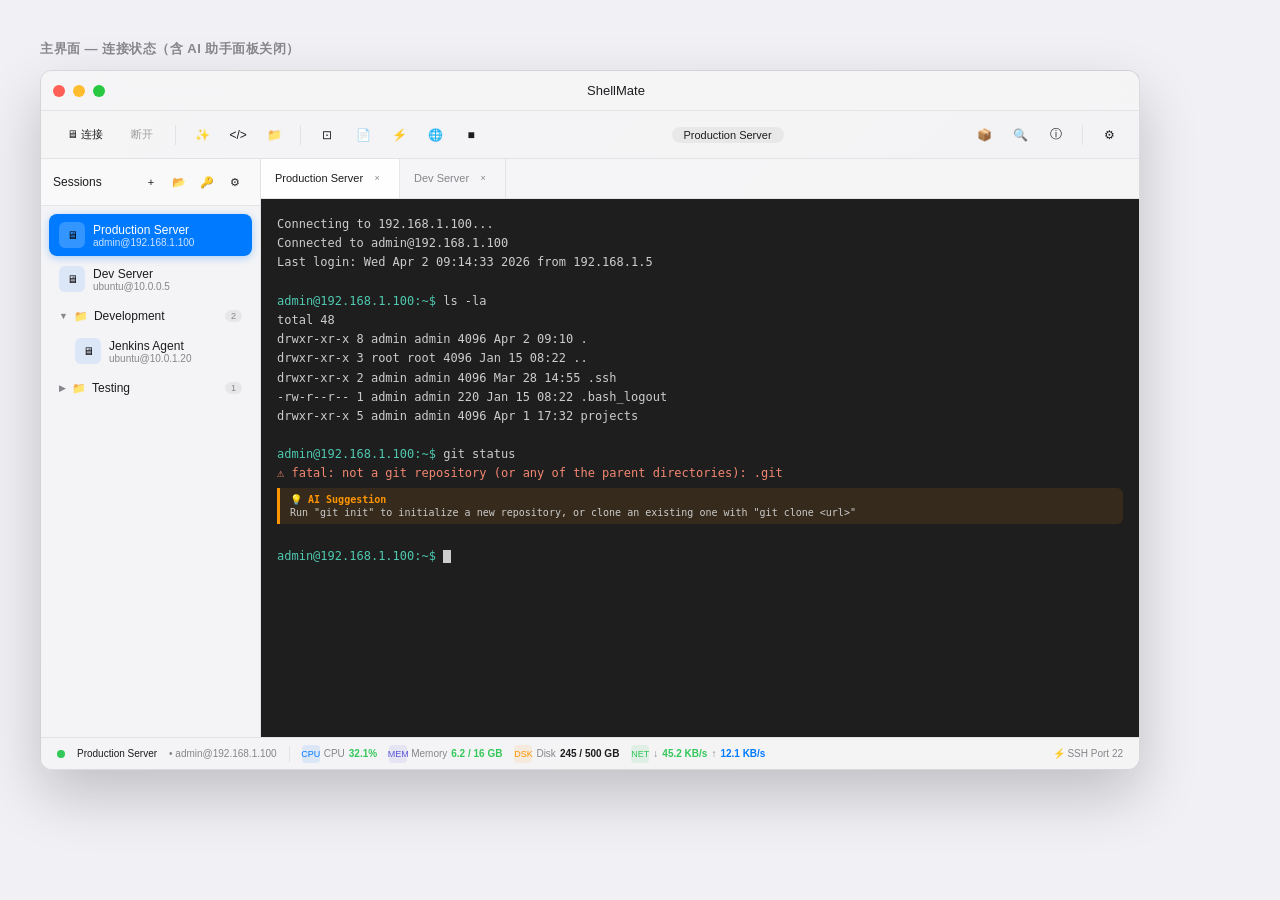
==== Figma-Spec-v2/previews/generate-previews.html @ 90307672 "docs: 补全 PRD v2.0、Figma-Spec-v2 规范与开发进度追踪 - 更新开发进度.md v2.5：同步功能模块追踪表，标记已完成评审任务   （Known Hosts 串联、高亮/" ====
<!DOCTYPE html>
<html lang="zh">
<head>
<meta charset="UTF-8">
<title>ShellMate UI Previews</title>
<style>
  * { box-sizing: border-box; margin: 0; padding: 0; }
  body { font-family: -apple-system, BlinkMacSystemFont, 'SF Pro Text', sans-serif; background: #f0f0f5; padding: 40px; }
  .preview-section { margin-bottom: 60px; }
  .preview-title { font-size: 13px; font-weight: 600; color: #86868b; text-transform: uppercase; letter-spacing: 0.5px; margin-bottom: 12px; }

  /* ===== 主界面 ===== */
  .app-window {
    width: 1100px;
    height: 700px;
    background: linear-gradient(135deg, #f5f5f7, #e8e8ed);
    border-radius: 12px;
    overflow: hidden;
    box-shadow: 0 25px 60px rgba(0,0,0,0.2);
    display: flex;
    flex-direction: column;
    border: 1px solid rgba(0,0,0,0.1);
  }

  /* 标题栏 */
  .titlebar {
    height: 40px;
    background: rgba(245,245,247,0.9);
    backdrop-filter: blur(24px);
    border-bottom: 1px solid rgba(210,210,215,0.5);
    display: flex;
    align-items: center;
    padding: 0 12px;
    flex-shrink: 0;
  }
  .traffic-lights { display: flex; gap: 8px; }
  .tl { width: 12px; height: 12px; border-radius: 50%; }
  .tl-red { background: #ff5f57; }
  .tl-yellow { background: #febc2e; }
  .tl-green { background: #28c840; }
  .titlebar-title { flex: 1; text-align: center; font-size: 13px; font-weight: 500; color: #1d1d1f; }

  /* 工具栏 */
  .toolbar {
    height: 48px;
    background: rgba(245,245,247,0.8);
    border-bottom: 1px solid rgba(210,210,215,0.5);
    display: flex;
    align-items: center;
    padding: 0 16px;
    gap: 8px;
    flex-shrink: 0;
  }
  .toolbar-btn {
    height: 28px;
    padding: 0 10px;
    border-radius: 8px;
    font-size: 11px;
    font-weight: 500;
    color: #1d1d1f;
    background: transparent;
    border: none;
    cursor: pointer;
    display: flex;
    align-items: center;
    gap: 4px;
  }
  .toolbar-btn:hover { background: rgba(0,0,0,0.05); }
  .toolbar-icon-btn {
    height: 28px; width: 28px;
    border-radius: 8px;
    background: transparent;
    border: none;
    cursor: pointer;
    display: flex;
    align-items: center;
    justify-content: center;
    font-size: 12px;
    color: #1d1d1f;
  }
  .toolbar-sep { width: 1px; height: 20px; background: rgba(210,210,215,0.5); margin: 0 4px; }
  .session-badge {
    flex: 1;
    display: flex;
    justify-content: center;
  }
  .session-badge-inner {
    background: rgba(0,0,0,0.05);
    padding: 2px 12px;
    border-radius: 100px;
    font-size: 11px;
    font-weight: 500;
    color: #1d1d1f;
  }

  /* 主内容区 */
  .main-content { flex: 1; display: flex; overflow: hidden; }

  /* 侧边栏 */
  .sidebar {
    width: 220px;
    background: rgba(245,245,247,0.95);
    border-right: 1px solid rgba(210,210,215,0.5);
    display: flex;
    flex-direction: column;
    flex-shrink: 0;
  }
  .sidebar-header {
    padding: 10px 12px;
    border-bottom: 1px solid rgba(210,210,215,0.5);
    display: flex;
    align-items: center;
    justify-content: space-between;
    background: rgba(255,255,255,0.4);
  }
  .sidebar-title { font-size: 12px; font-weight: 500; color: #1d1d1f; }
  .sidebar-actions { display: flex; gap: 2px; }
  .sidebar-action-btn {
    width: 26px; height: 26px;
    border-radius: 7px;
    background: transparent;
    border: none;
    cursor: pointer;
    display: flex; align-items: center; justify-content: center;
    font-size: 11px; color: #1d1d1f;
  }
  .session-list { padding: 8px; flex: 1; overflow: auto; }
  .session-row {
    width: 100%;
    padding: 8px 10px;
    border-radius: 8px;
    margin-bottom: 2px;
    cursor: pointer;
    display: flex;
    align-items: center;
    gap: 8px;
  }
  .session-row.selected {
    background: #007aff;
    box-shadow: 0 2px 8px rgba(0,122,255,0.3);
  }
  .session-row:not(.selected) { }
  .session-row:not(.selected):hover { background: rgba(0,0,0,0.05); }
  .session-icon {
    width: 26px; height: 26px;
    border-radius: 6px;
    display: flex; align-items: center; justify-content: center;
    font-size: 11px;
    flex-shrink: 0;
  }
  .session-row.selected .session-icon { background: rgba(255,255,255,0.2); }
  .session-row:not(.selected) .session-icon { background: rgba(0,122,255,0.1); }
  .session-info { flex: 1; min-width: 0; }
  .session-name { font-size: 12px; font-weight: 500; white-space: nowrap; overflow: hidden; text-overflow: ellipsis; }
  .session-row.selected .session-name { color: white; }
  .session-row:not(.selected) .session-name { color: #1d1d1f; }
  .session-host { font-size: 10px; white-space: nowrap; overflow: hidden; text-overflow: ellipsis; }
  .session-row.selected .session-host { color: rgba(255,255,255,0.8); }
  .session-row:not(.selected) .session-host { color: #86868b; }
  .folder-row {
    padding: 7px 10px;
    border-radius: 8px;
    cursor: pointer;
    display: flex;
    align-items: center;
    gap: 6px;
    font-size: 12px;
    font-weight: 500;
    color: #1d1d1f;
  }
  .folder-badge {
    margin-left: auto;
    font-size: 9px;
    color: #86868b;
    background: rgba(0,0,0,0.05);
    padding: 1px 6px;
    border-radius: 100px;
  }

  /* 终端区 */
  .terminal-area { flex: 1; display: flex; flex-direction: column; background: rgba(255,255,255,0.5); }
  .tabbar {
    height: 40px;
    background: rgba(245,245,247,0.8);
    border-bottom: 1px solid rgba(210,210,215,0.5);
    display: flex;
    align-items: flex-end;
  }
  .tab {
    height: 40px;
    padding: 0 14px;
    display: flex;
    align-items: center;
    gap: 6px;
    font-size: 11px;
    font-weight: 500;
    border-right: 1px solid rgba(210,210,215,0.5);
    cursor: pointer;
  }
  .tab.active { background: rgba(255,255,255,0.9); color: #1d1d1f; }
  .tab:not(.active) { color: #86868b; }
  .tab-close {
    width: 16px; height: 16px;
    border-radius: 4px;
    display: flex; align-items: center; justify-content: center;
    font-size: 9px;
    color: #86868b;
  }
  .terminal-body {
    flex: 1;
    background: #1e1e1e;
    padding: 16px;
    font-family: 'Menlo', 'Monaco', monospace;
    font-size: 12px;
    overflow: auto;
  }
  .term-line { line-height: 1.6; }
  .term-prompt { color: #4ec9b0; }
  .term-cmd { color: #cccccc; }
  .term-output { color: #cccccc; }
  .term-error { color: #f48771; }
  .term-cursor { display: inline-block; width: 8px; height: 13px; background: #cccccc; vertical-align: text-bottom; animation: blink 1s infinite; }
  @keyframes blink { 0%,49%{opacity:1} 50%,100%{opacity:0} }
  .ai-suggestion {
    margin: 4px 0;
    background: rgba(255,149,0,0.1);
    border-left: 3px solid #ff9500;
    padding: 6px 10px;
    border-radius: 0 6px 6px 0;
  }
  .ai-suggestion-title { font-size: 10px; font-weight: 600; color: #ff9500; margin-bottom: 2px; }
  .ai-suggestion-text { font-size: 10px; color: #cccccc; }

  /* 状态栏 */
  .statusbar {
    height: 32px;
    background: rgba(245,245,247,0.9);
    border-top: 1px solid rgba(210,210,215,0.5);
    display: flex;
    align-items: center;
    padding: 0 16px;
    gap: 12px;
    font-size: 10px;
    flex-shrink: 0;
  }
  .status-dot { width: 8px; height: 8px; border-radius: 50%; background: #34c759; flex-shrink: 0; }
  .status-name { font-weight: 500; color: #1d1d1f; }
  .status-host { color: #86868b; }
  .status-sep { width: 1px; height: 16px; background: rgba(210,210,215,0.5); }
  .status-metric { display: flex; align-items: center; gap: 4px; }
  .metric-icon { width: 18px; height: 18px; border-radius: 4px; display: flex; align-items: center; justify-content: center; font-size: 9px; }
  .metric-cpu-icon { background: rgba(0,122,255,0.1); color: #007aff; }
  .metric-mem-icon { background: rgba(88,86,214,0.1); color: #5856d6; }
  .metric-disk-icon { background: rgba(255,149,0,0.1); color: #ff9500; }
  .metric-net-icon { background: rgba(52,199,89,0.1); color: #34c759; }
  .metric-label { color: #86868b; }
  .metric-value { font-weight: 600; }
  .metric-value.green { color: #34c759; }
  .metric-value.blue { color: #007aff; }
  .metric-value.primary { color: #1d1d1f; }
  .spacer { flex: 1; }
  .status-right { color: #86868b; display: flex; align-items: center; gap: 4px; }
</style>
</head>
<body>

<div class="preview-section">
  <div class="preview-title">主界面 — 连接状态（含 AI 助手面板关闭）</div>
  <div class="app-window">
    <!-- 标题栏 -->
    <div class="titlebar">
      <div class="traffic-lights">
        <div class="tl tl-red"></div>
        <div class="tl tl-yellow"></div>
        <div class="tl tl-green"></div>
      </div>
      <div class="titlebar-title">ShellMate</div>
    </div>

    <!-- 工具栏 -->
    <div class="toolbar">
      <button class="toolbar-btn">🖥 连接</button>
      <button class="toolbar-btn" style="opacity:0.4">断开</button>
      <div class="toolbar-sep"></div>
      <button class="toolbar-icon-btn">✨</button>
      <button class="toolbar-icon-btn">&lt;/&gt;</button>
      <button class="toolbar-icon-btn">📁</button>
      <div class="toolbar-sep"></div>
      <button class="toolbar-icon-btn">⊡</button>
      <button class="toolbar-icon-btn">📄</button>
      <button class="toolbar-icon-btn">⚡</button>
      <button class="toolbar-icon-btn">🌐</button>
      <button class="toolbar-icon-btn">■</button>
      <div class="session-badge">
        <div class="session-badge-inner">Production Server</div>
      </div>
      <button class="toolbar-icon-btn">📦</button>
      <button class="toolbar-icon-btn">🔍</button>
      <button class="toolbar-icon-btn">ⓘ</button>
      <div class="toolbar-sep"></div>
      <button class="toolbar-icon-btn">⚙</button>
    </div>

    <!-- 主内容 -->
    <div class="main-content">
      <!-- 侧边栏 -->
      <div class="sidebar">
        <div class="sidebar-header">
          <span class="sidebar-title">Sessions</span>
          <div class="sidebar-actions">
            <button class="sidebar-action-btn">+</button>
            <button class="sidebar-action-btn">📂</button>
            <button class="sidebar-action-btn">🔑</button>
            <button class="sidebar-action-btn">⚙</button>
          </div>
        </div>
        <div class="session-list">
          <div class="session-row selected">
            <div class="session-icon">🖥</div>
            <div class="session-info">
              <div class="session-name">Production Server</div>
              <div class="session-host">admin@192.168.1.100</div>
            </div>
          </div>
          <div class="session-row">
            <div class="session-icon">🖥</div>
            <div class="session-info">
              <div class="session-name">Dev Server</div>
              <div class="session-host">ubuntu@10.0.0.5</div>
            </div>
          </div>
          <div class="folder-row">
            <span style="font-size:9px;color:#86868b">▼</span>
            <span style="font-size:11px">📁</span>
            <span>Development</span>
            <span class="folder-badge">2</span>
          </div>
          <div style="padding-left:16px">
            <div class="session-row">
              <div class="session-icon">🖥</div>
              <div class="session-info">
                <div class="session-name">Jenkins Agent</div>
                <div class="session-host">ubuntu@10.0.1.20</div>
              </div>
            </div>
          </div>
          <div class="folder-row">
            <span style="font-size:9px;color:#86868b">▶</span>
            <span style="font-size:11px">📁</span>
            <span>Testing</span>
            <span class="folder-badge">1</span>
          </div>
        </div>
      </div>

      <!-- 终端区 -->
      <div class="terminal-area">
        <div class="tabbar">
          <div class="tab active">
            Production Server
            <div class="tab-close">×</div>
          </div>
          <div class="tab">
            Dev Server
            <div class="tab-close">×</div>
          </div>
        </div>
        <div class="terminal-body">
          <div class="term-line"><span class="term-output">Connecting to 192.168.1.100...</span></div>
          <div class="term-line"><span class="term-output">Connected to admin@192.168.1.100</span></div>
          <div class="term-line"><span class="term-output">Last login: Wed Apr 2 09:14:33 2026 from 192.168.1.5</span></div>
          <div class="term-line">&nbsp;</div>
          <div class="term-line"><span class="term-prompt">admin@192.168.1.100:~$</span> <span class="term-cmd">ls -la</span></div>
          <div class="term-line"><span class="term-output">total 48</span></div>
          <div class="term-line"><span class="term-output">drwxr-xr-x  8 admin admin 4096 Apr  2 09:10 .</span></div>
          <div class="term-line"><span class="term-output">drwxr-xr-x  3 root  root  4096 Jan 15 08:22 ..</span></div>
          <div class="term-line"><span class="term-output">drwxr-xr-x  2 admin admin 4096 Mar 28 14:55 .ssh</span></div>
          <div class="term-line"><span class="term-output">-rw-r--r--  1 admin admin  220 Jan 15 08:22 .bash_logout</span></div>
          <div class="term-line"><span class="term-output">drwxr-xr-x  5 admin admin 4096 Apr  1 17:32 projects</span></div>
          <div class="term-line">&nbsp;</div>
          <div class="term-line"><span class="term-prompt">admin@192.168.1.100:~$</span> <span class="term-cmd">git status</span></div>
          <div class="term-line"><span class="term-error">⚠ fatal: not a git repository (or any of the parent directories): .git</span></div>
          <div class="ai-suggestion">
            <div class="ai-suggestion-title">💡 AI Suggestion</div>
            <div class="ai-suggestion-text">Run "git init" to initialize a new repository, or clone an existing one with "git clone &lt;url&gt;"</div>
          </div>
          <div class="term-line">&nbsp;</div>
          <div class="term-line"><span class="term-prompt">admin@192.168.1.100:~$</span> <span class="term-cursor"></span></div>
        </div>
      </div>
    </div>

    <!-- 状态栏 -->
    <div class="statusbar">
      <div class="status-dot"></div>
      <span class="status-name">Production Server</span>
      <span class="status-host">•  admin@192.168.1.100</span>
      <div class="status-sep"></div>
      <div class="status-metric">
        <div class="metric-icon metric-cpu-icon">CPU</div>
        <span class="metric-label">CPU</span>
        <span class="metric-value green">32.1%</span>
      </div>
      <div class="status-metric">
        <div class="metric-icon metric-mem-icon">MEM</div>
        <span class="metric-label">Memory</span>
        <span class="metric-value" style="color:#34c759">6.2 / 16 GB</span>
      </div>
      <div class="status-metric">
        <div class="metric-icon metric-disk-icon">DSK</div>
        <span class="metric-label">Disk</span>
        <span class="metric-value primary">245 / 500 GB</span>
      </div>
      <div class="status-metric">
        <div class="metric-icon metric-net-icon">NET</div>
        <span class="metric-label">↓</span>
        <span class="metric-value green">45.2 KB/s</span>
        <span class="metric-label">↑</span>
        <span class="metric-value blue">12.1 KB/s</span>
      </div>
      <div class="spacer"></div>
      <div class="status-right">⚡ SSH Port 22</div>
    </div>
  </div>
</div>

</body>
</html>
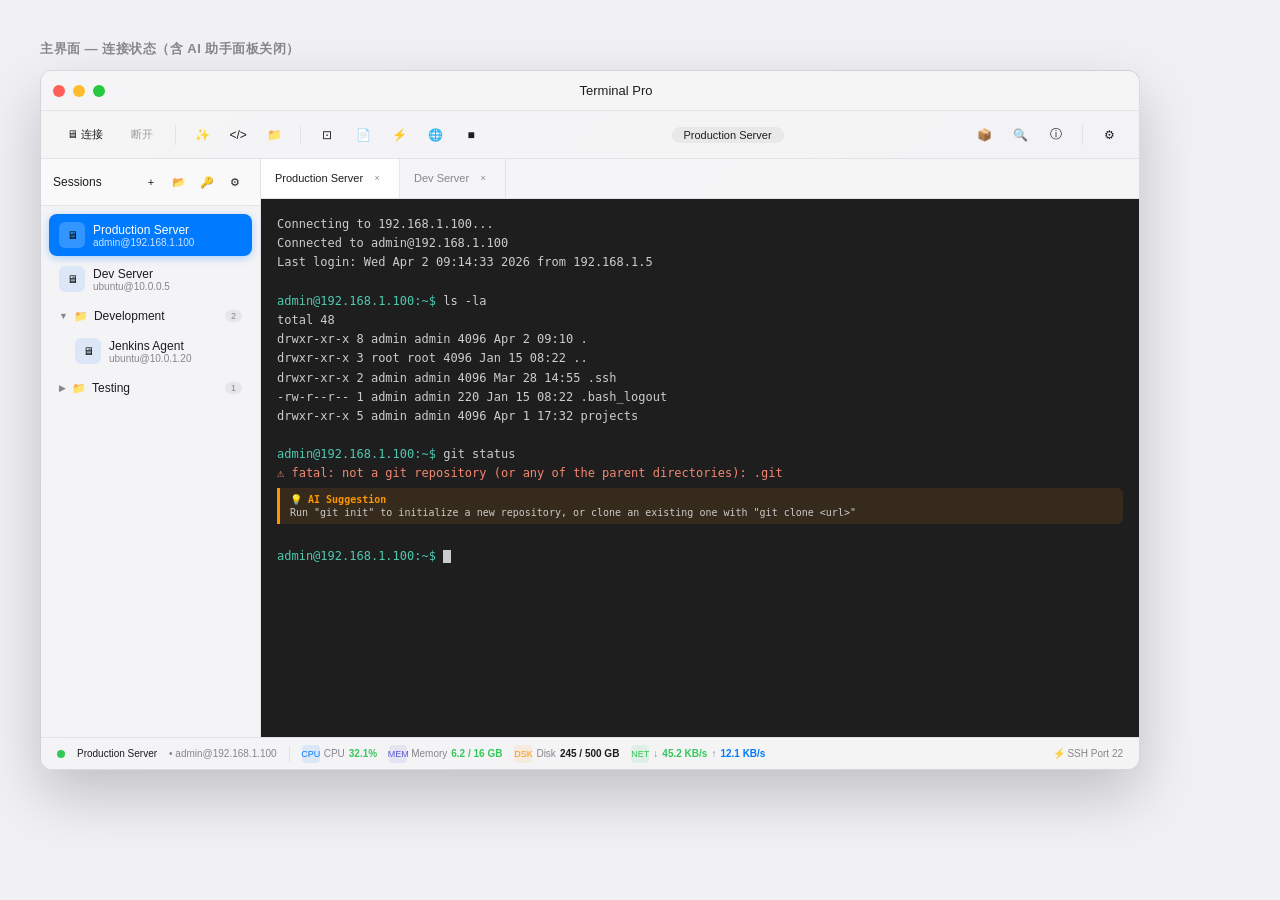
==== commit 81dd071d: "Update" ====
--- a/Figma-Spec-v2/previews/generate-previews.html
+++ b/Figma-Spec-v2/previews/generate-previews.html
@@ -2,7 +2,7 @@
 <html lang="zh">
 <head>
 <meta charset="UTF-8">
-<title>ShellMate UI Previews</title>
+<title>Terminal Pro UI Previews</title>
 <style>
   * { box-sizing: border-box; margin: 0; padding: 0; }
   body { font-family: -apple-system, BlinkMacSystemFont, 'SF Pro Text', sans-serif; background: #f0f0f5; padding: 40px; }
@@ -274,7 +274,7 @@
         <div class="tl tl-yellow"></div>
         <div class="tl tl-green"></div>
       </div>
-      <div class="titlebar-title">ShellMate</div>
+      <div class="titlebar-title">Terminal Pro</div>
     </div>
 
     <!-- 工具栏 -->
